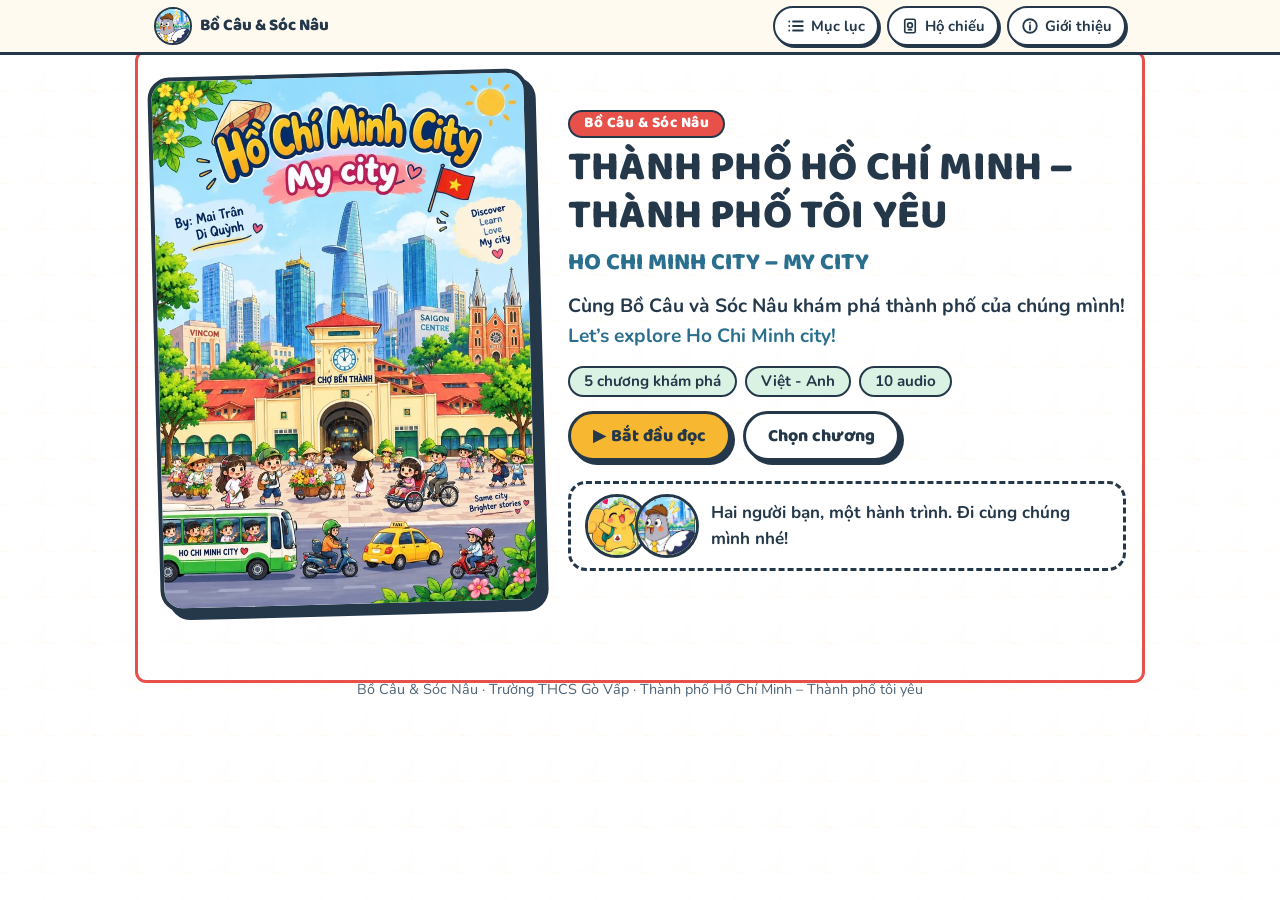
==== public/index.html @ fb21b28d "Add files via upload" ====
<!doctype html>
<html lang="vi">
<head>
<meta charset="utf-8">
<meta name="viewport" content="width=device-width,initial-scale=1,viewport-fit=cover">
<title>Bồ Câu &amp; Sóc Nâu – TP.HCM, thành phố tôi yêu</title>
<meta name="description" content="Cùng Bồ Câu và Sóc Nâu khám phá Thành phố Hồ Chí Minh qua tranh truyện, lời Việt - Anh và audio. Let’s explore Ho Chi Minh City!">
<meta name="theme-color" content="#f7b731">
<link rel="manifest" href="manifest.webmanifest">
<link rel="icon" href="icon-192.png">
<link rel="apple-touch-icon" href="icon-192.png">
<link rel="preload" href="fonts/baloo-2-vietnamese-800-normal.woff2" as="font" type="font/woff2" crossorigin>
<link rel="stylesheet" href="css/style.css">
</head>
<body>
<a class="skip" href="#main">Bỏ qua, đến nội dung</a>
<header class="topbar">
  <div class="in">
    <a class="brand" href="#/" aria-label="Về trang chủ">
      <img src="img/bocau.jpg" alt=""><span>Bồ Câu &amp; Sóc Nâu</span>
    </a>
    <a class="navbtn" href="#/muc-luc" aria-label="Mục lục">
      <svg viewBox="0 0 24 24" fill="none" stroke="currentColor" stroke-width="2.4" stroke-linecap="round"><path d="M8 6h13M8 12h13M8 18h13M3 6h.01M3 12h.01M3 18h.01"/></svg><span class="t">Mục lục</span></a>
    <a class="navbtn" href="#/ho-chieu" aria-label="Hộ chiếu khám phá">
      <svg viewBox="0 0 24 24" fill="none" stroke="currentColor" stroke-width="2.2" stroke-linejoin="round"><rect x="5" y="3" width="14" height="18" rx="2"/><circle cx="12" cy="11" r="3.2"/><path d="M9 17h6"/></svg><span class="t">Hộ chiếu</span></a>
    <a class="navbtn" href="#/gioi-thieu" aria-label="Giới thiệu sách">
      <svg viewBox="0 0 24 24" fill="none" stroke="currentColor" stroke-width="2.4" stroke-linecap="round"><circle cx="12" cy="12" r="9"/><path d="M12 11v6M12 7.5v.01"/></svg><span class="t">Giới thiệu</span></a>
  </div>
</header>

<main id="main" tabindex="-1" aria-live="polite"></main>
<footer>Bồ Câu &amp; Sóc Nâu · Trường THCS Gò Vấp · Thành phố Hồ Chí Minh – Thành phố tôi yêu</footer>

<div class="lightbox" id="lb" role="dialog" aria-modal="true" aria-label="Xem tranh phóng to">
  <div class="lb-top">
    <strong id="lb-ind"></strong>
    <button class="btn alt sm" id="lb-close" type="button">✕ Đóng</button>
  </div>
  <div class="lb-body" id="lb-body"><img id="lb-img" alt=""></div>
  <div class="lb-nav">
    <button class="btn alt sm" id="lb-prev" type="button">← Trước</button>
    <button class="btn alt sm" id="lb-zoom" type="button">🔍 Phóng to hơn</button>
    <button class="btn alt sm" id="lb-next" type="button">Sau →</button>
  </div>
</div>
<div class="toast" id="toast" role="status"></div>

<script src="config.js"></script>
<script src="js/data.js"></script>
<script src="js/app.js"></script>
</body>
</html>
---- public/css/style.css ----
@font-face{font-family:"Baloo 2";font-weight:600;font-display:swap;src:url(../fonts/baloo-2-vietnamese-600-normal.woff2) format("woff2");unicode-range:U+0102-0103,U+0110-0111,U+0128-0129,U+0168-0169,U+01A0-01A1,U+01AF-01B0,U+0300-0301,U+0303-0304,U+0308-0309,U+0323,U+0329,U+1EA0-1EF9,U+20AB}
@font-face{font-family:"Baloo 2";font-weight:600;font-display:swap;src:url(../fonts/baloo-2-latin-ext-600-normal.woff2) format("woff2");unicode-range:U+0100-02BA,U+02BD-02C5,U+02C7-02CC,U+02CE-02D7,U+02DD-02FF,U+0304,U+0308,U+0329,U+1D00-1DBF,U+1E00-1E9F,U+1EF2-1EFF,U+2020,U+20A0-20AB,U+20AD-20C0,U+2113,U+2C60-2C7F,U+A720-A7FF}
@font-face{font-family:"Baloo 2";font-weight:600;font-display:swap;src:url(../fonts/baloo-2-latin-600-normal.woff2) format("woff2");unicode-range:U+0000-00FF,U+0131,U+0152-0153,U+02BB-02BC,U+02C6,U+02DA,U+02DC,U+0304,U+0308,U+0329,U+2000-206F,U+20AC,U+2122,U+2191,U+2193,U+2212,U+2215,U+FEFF,U+FFFD}
@font-face{font-family:"Baloo 2";font-weight:800;font-display:swap;src:url(../fonts/baloo-2-vietnamese-800-normal.woff2) format("woff2");unicode-range:U+0102-0103,U+0110-0111,U+0128-0129,U+0168-0169,U+01A0-01A1,U+01AF-01B0,U+0300-0301,U+0303-0304,U+0308-0309,U+0323,U+0329,U+1EA0-1EF9,U+20AB}
@font-face{font-family:"Baloo 2";font-weight:800;font-display:swap;src:url(../fonts/baloo-2-latin-ext-800-normal.woff2) format("woff2");unicode-range:U+0100-02BA,U+02BD-02C5,U+02C7-02CC,U+02CE-02D7,U+02DD-02FF,U+0304,U+0308,U+0329,U+1D00-1DBF,U+1E00-1E9F,U+1EF2-1EFF,U+2020,U+20A0-20AB,U+20AD-20C0,U+2113,U+2C60-2C7F,U+A720-A7FF}
@font-face{font-family:"Baloo 2";font-weight:800;font-display:swap;src:url(../fonts/baloo-2-latin-800-normal.woff2) format("woff2");unicode-range:U+0000-00FF,U+0131,U+0152-0153,U+02BB-02BC,U+02C6,U+02DA,U+02DC,U+0304,U+0308,U+0329,U+2000-206F,U+20AC,U+2122,U+2191,U+2193,U+2212,U+2215,U+FEFF,U+FFFD}
@font-face{font-family:Nunito;font-weight:400;font-display:swap;src:url(../fonts/nunito-vietnamese-400-normal.woff2) format("woff2");unicode-range:U+0102-0103,U+0110-0111,U+0128-0129,U+0168-0169,U+01A0-01A1,U+01AF-01B0,U+0300-0301,U+0303-0304,U+0308-0309,U+0323,U+0329,U+1EA0-1EF9,U+20AB}
@font-face{font-family:Nunito;font-weight:400;font-display:swap;src:url(../fonts/nunito-latin-ext-400-normal.woff2) format("woff2");unicode-range:U+0100-02BA,U+02BD-02C5,U+02C7-02CC,U+02CE-02D7,U+02DD-02FF,U+0304,U+0308,U+0329,U+1D00-1DBF,U+1E00-1E9F,U+1EF2-1EFF,U+2020,U+20A0-20AB,U+20AD-20C0,U+2113,U+2C60-2C7F,U+A720-A7FF}
@font-face{font-family:Nunito;font-weight:400;font-display:swap;src:url(../fonts/nunito-latin-400-normal.woff2) format("woff2");unicode-range:U+0000-00FF,U+0131,U+0152-0153,U+02BB-02BC,U+02C6,U+02DA,U+02DC,U+0304,U+0308,U+0329,U+2000-206F,U+20AC,U+2122,U+2191,U+2193,U+2212,U+2215,U+FEFF,U+FFFD}
@font-face{font-family:Nunito;font-weight:700;font-display:swap;src:url(../fonts/nunito-vietnamese-700-normal.woff2) format("woff2");unicode-range:U+0102-0103,U+0110-0111,U+0128-0129,U+0168-0169,U+01A0-01A1,U+01AF-01B0,U+0300-0301,U+0303-0304,U+0308-0309,U+0323,U+0329,U+1EA0-1EF9,U+20AB}
@font-face{font-family:Nunito;font-weight:700;font-display:swap;src:url(../fonts/nunito-latin-ext-700-normal.woff2) format("woff2");unicode-range:U+0100-02BA,U+02BD-02C5,U+02C7-02CC,U+02CE-02D7,U+02DD-02FF,U+0304,U+0308,U+0329,U+1D00-1DBF,U+1E00-1E9F,U+1EF2-1EFF,U+2020,U+20A0-20AB,U+20AD-20C0,U+2113,U+2C60-2C7F,U+A720-A7FF}
@font-face{font-family:Nunito;font-weight:700;font-display:swap;src:url(../fonts/nunito-latin-700-normal.woff2) format("woff2");unicode-range:U+0000-00FF,U+0131,U+0152-0153,U+02BB-02BC,U+02C6,U+02DA,U+02DC,U+0304,U+0308,U+0329,U+2000-206F,U+20AC,U+2122,U+2191,U+2193,U+2212,U+2215,U+FEFF,U+FFFD}

:root{
  --ink:#24384a; --ink-soft:#4f6475; --paper:#fffaf0; --sky:#e6f5ff; --sky-d:#bfe3f7;
  --sun:#f7b731; --sun-d:#e29a0c; --leaf:#2f9e63; --leaf-l:#d9f2e3; --coral:#e8504a; --coral-l:#ffe3e0;
  --card:#ffffff; --line:#24384a; --radius:18px;
  --shadow:4px 4px 0 var(--line);
  --f-head:"Baloo 2","Trebuchet MS",system-ui,sans-serif; --f-body:Nunito,system-ui,-apple-system,"Segoe UI",sans-serif;
}
*{box-sizing:border-box}
html{-webkit-text-size-adjust:100%}
body{margin:0;font-family:var(--f-body);font-size:1.0625rem;line-height:1.55;color:var(--ink);
  background:var(--sky) radial-gradient(circle at 12% 8%,#fff 0 2px,transparent 3px) 0 0/46px 46px;min-height:100vh;
  background-image:radial-gradient(circle at 20% 15%,rgba(255,255,255,.9) 0 38px,transparent 39px),radial-gradient(circle at 85% 6%,rgba(255,255,255,.85) 0 52px,transparent 53px),linear-gradient(var(--sky),#f4fbff 60%,var(--paper));
  background-attachment:fixed}
h1,h2,h3{font-family:var(--f-head);font-weight:800;line-height:1.15;margin:0 0 .4em;letter-spacing:.2px}
h1{font-size:clamp(1.7rem,5.6vw,2.6rem)} h2{font-size:clamp(1.4rem,4.4vw,2rem)} h3{font-size:1.2rem}
p{margin:0 0 .8em}
img{max-width:100%;height:auto;display:block}
a{color:var(--leaf)}
button{font:inherit;color:inherit;cursor:pointer}
:focus-visible{outline:3px solid var(--coral);outline-offset:2px;border-radius:6px}
.sr{position:absolute;width:1px;height:1px;overflow:hidden;clip:rect(0 0 0 0);white-space:nowrap}
.en{font-style:normal;color:#2a6f8e}
.skip{position:absolute;left:8px;top:-60px;background:var(--ink);color:#fff;padding:8px 14px;border-radius:8px;z-index:100}
.skip:focus{top:8px}

/* top bar */
.topbar{position:sticky;top:0;z-index:20;background:rgba(255,250,240,.94);backdrop-filter:blur(6px);border-bottom:3px solid var(--line)}
.topbar .in{max-width:1000px;margin:0 auto;padding:6px 14px;display:flex;align-items:center;gap:8px}
.brand{display:flex;align-items:center;gap:8px;text-decoration:none;color:var(--ink);font-family:var(--f-head);font-weight:800;font-size:1.05rem;margin-right:auto;min-width:0}
.brand img{width:38px;height:38px;border-radius:50%;border:2.5px solid var(--line);object-fit:cover;flex:none}
.brand span{white-space:nowrap;overflow:hidden;text-overflow:ellipsis}
.navbtn{display:inline-flex;align-items:center;gap:6px;text-decoration:none;color:var(--ink);background:#fff;border:2.5px solid var(--line);border-radius:999px;padding:5px 12px;font-weight:700;font-size:.92rem;min-height:40px;box-shadow:2px 2px 0 var(--line)}
.navbtn:hover{background:var(--sun)}
.navbtn svg{width:18px;height:18px}
@media(max-width:560px){.navbtn .t{display:none}.navbtn{padding:5px 10px}}

main{max-width:1000px;margin:0 auto;padding:18px 14px 70px;outline:none}
.view{animation:rise .35s ease both}
@keyframes rise{from{opacity:0;transform:translateY(10px)}to{opacity:1;transform:none}}
@media(prefers-reduced-motion:reduce){*{animation:none!important;transition:none!important}}

/* buttons */
.btn{display:inline-flex;align-items:center;justify-content:center;gap:8px;text-decoration:none;font-family:var(--f-head);font-weight:800;font-size:1.1rem;
  background:var(--sun);color:var(--ink);border:3px solid var(--line);border-radius:999px;padding:8px 22px;min-height:50px;box-shadow:var(--shadow);transition:transform .12s,box-shadow .12s}
.btn:hover{transform:translate(-1px,-1px);box-shadow:5px 5px 0 var(--line)}
.btn:active{transform:translate(3px,3px);box-shadow:1px 1px 0 var(--line)}
.btn.alt{background:#fff}.btn.leaf{background:var(--leaf);color:#fff}.btn.coral{background:var(--coral);color:#fff}
.btn.sm{font-size:.95rem;min-height:42px;padding:5px 16px}
.btn[disabled]{opacity:.45;pointer-events:none}
.row{display:flex;flex-wrap:wrap;gap:12px;align-items:center}
.row.c{justify-content:center}

.card{background:var(--card);border:3px solid var(--line);border-radius:var(--radius);box-shadow:var(--shadow);padding:16px 18px}
.kicker{display:inline-block;background:var(--coral);color:#fff;font-family:var(--f-head);font-weight:800;border:2.5px solid var(--line);border-radius:999px;padding:0 14px;font-size:.95rem;letter-spacing:.5px;margin-bottom:6px}

/* home */
.hero{display:grid;gap:22px;align-items:center}
@media(min-width:760px){.hero{grid-template-columns:minmax(260px,380px) 1fr;gap:34px}}
.cover{border:4px solid var(--line);border-radius:22px;box-shadow:8px 8px 0 var(--line);overflow:hidden;background:#fff;transform:rotate(-1.5deg);max-width:250px;margin:0 auto;width:100%}
@media(min-width:760px){.cover{max-width:380px}}
.hero h1{margin-bottom:.1em}
.hero .vi-title{color:var(--ink)} .hero .en-title{font-size:clamp(1.1rem,3.6vw,1.5rem);color:#2a6f8e;font-family:var(--f-head);font-weight:800}
.tagline{font-size:1.2rem;font-weight:700;margin:.6em 0 0}
.chips{display:flex;flex-wrap:wrap;gap:8px;margin:14px 0}
.chip{background:var(--leaf-l);border:2.5px solid var(--line);border-radius:999px;padding:2px 14px;font-weight:700;font-size:.95rem}
.duo{display:flex;align-items:center;gap:12px;margin-top:20px;background:#fff;border:3px dashed var(--line);border-radius:var(--radius);padding:10px 14px}
.avs{display:flex;flex:none}
.av{width:64px;height:64px;border-radius:50%;border:3px solid var(--line);object-fit:cover;background:#fff;animation:bob 3s ease-in-out infinite}
.av+.av{margin-left:-14px;animation-delay:-1.5s}
@keyframes bob{50%{transform:translateY(-5px)}}
.resume{margin-top:14px;background:var(--leaf-l);border:3px solid var(--line);border-radius:var(--radius);padding:10px 14px;display:flex;gap:10px;align-items:center;flex-wrap:wrap}

/* toc */
.title-wrap{text-align:center;margin-bottom:18px}
.toc{display:grid;gap:16px;grid-template-columns:repeat(auto-fill,minmax(290px,1fr));list-style:none;padding:0;margin:0}
.chcard{display:flex;flex-direction:column;text-decoration:none;color:inherit;background:#fff;border:3px solid var(--line);border-radius:var(--radius);box-shadow:var(--shadow);overflow:hidden;height:100%;transition:transform .12s}
.chcard:hover{transform:translate(-2px,-2px)}
.chcard .pic{aspect-ratio:16/10;overflow:hidden;border-bottom:3px solid var(--line);position:relative;background:var(--sky-d)}
.chcard .pic img{width:100%;height:100%;object-fit:cover;object-position:top}
.chcard .num{position:absolute;left:10px;top:10px;background:var(--sun);border:2.5px solid var(--line);border-radius:999px;font-family:var(--f-head);font-weight:800;padding:0 12px}
.chcard .done{position:absolute;right:10px;top:10px;background:var(--leaf);color:#fff;border:2.5px solid var(--line);border-radius:999px;font-weight:700;font-size:.85rem;padding:0 10px}
.chcard .bd{padding:12px 16px 16px}
.chcard h3{margin:0}.chcard .e{font-weight:700;color:#2a6f8e;margin:0 0 4px}
.chcard p{margin:0;color:var(--ink-soft)}
.minor{margin-top:28px;padding-top:22px;border-top:3px dotted var(--line);text-align:center}
.minor .row{justify-content:center}

/* intro (làm quen) */
.meet{display:grid;gap:18px}
@media(min-width:760px){.meet{grid-template-columns:1fr 1fr}}
.who{display:flex;gap:14px;align-items:center}
.who img{width:88px;height:88px;border-radius:50%;border:3px solid var(--line);flex:none;object-fit:cover}
.bubble{position:relative;background:#fff;border:3px solid var(--line);border-radius:20px;padding:10px 16px;font-weight:700}
.bubble.soc{background:#fff3cf}.bubble.bc{background:#e4f1ff}
.who .bubble::before{content:"";position:absolute;left:-11px;top:26px;width:18px;height:18px;background:inherit;border-left:3px solid var(--line);border-bottom:3px solid var(--line);transform:rotate(45deg)}
.pair{display:grid;gap:6px;margin-top:8px}
.pair small{color:#2a6f8e;font-weight:700}

/* viewer */
.viewer{max-width:620px;margin:0 auto}
.stage{position:relative;border:4px solid var(--line);border-radius:20px;background:#fff;box-shadow:var(--shadow);overflow:hidden;touch-action:pan-y}
.stage img{width:100%;height:auto;cursor:zoom-in;background:#f2f2f2}
.vctl{display:flex;align-items:center;justify-content:space-between;gap:8px;margin-top:12px;flex-wrap:wrap}
.vctl .ind{font-family:var(--f-head);font-weight:800;font-size:1.15rem;background:#fff;border:2.5px solid var(--line);border-radius:999px;padding:0 16px;min-width:76px;text-align:center}
.vlabel{text-align:center;font-weight:700;color:var(--ink-soft);margin-top:6px;min-height:1.5em}
.dots{display:flex;gap:6px;justify-content:center;margin-top:8px;flex-wrap:wrap}
.dots i{width:10px;height:10px;border-radius:50%;border:2px solid var(--line);background:#fff}.dots i.on{background:var(--coral)}
.lightbox{position:fixed;inset:0;z-index:60;background:rgba(15,25,35,.92);display:none;flex-direction:column}
.lightbox.on{display:flex}
.lb-top{display:flex;justify-content:space-between;align-items:center;padding:10px 14px;color:#fff;gap:10px}
.lb-body{flex:1;overflow:auto;display:flex;align-items:flex-start;justify-content:center;padding:0 10px 14px;-webkit-overflow-scrolling:touch}
.lb-body img{width:min(100%,900px);height:auto;border-radius:10px;background:#fff;cursor:zoom-out}
.lb-body.zoom img{width:auto;max-width:none;height:auto;min-width:1100px;cursor:zoom-out}
.lb-nav{display:flex;gap:10px;justify-content:center;padding:0 0 14px}

/* chapter */
.chhead{text-align:center;margin-bottom:16px}
.chhead .e{font-family:var(--f-head);font-weight:800;font-size:1.25rem;color:#2a6f8e;margin:0}
.seg{display:inline-flex;border:3px solid var(--line);border-radius:999px;overflow:hidden;background:#fff;box-shadow:2px 2px 0 var(--line)}
.seg button{border:0;background:transparent;padding:6px 16px;font-weight:700;min-height:42px}
.seg button+button{border-left:3px solid var(--line)}
.seg button[aria-pressed=true]{background:var(--sun);font-weight:800}
.panel{margin-top:22px}
.panel>h2{font-size:1.35rem;display:flex;gap:8px;align-items:center}
.say{display:grid;gap:12px}
.say .line{display:flex;gap:10px;align-items:flex-start}
.say .line img{width:54px;height:54px;border-radius:50%;border:3px solid var(--line);object-fit:cover;flex:none}
.say .bubble{flex:1}
.say .bubble .l2{display:block;color:#2a6f8e;margin-top:2px;font-weight:700}
details.full{margin-top:14px;background:#fff;border:3px solid var(--line);border-radius:var(--radius);padding:4px 16px}
details.full summary{cursor:pointer;font-family:var(--f-head);font-weight:800;font-size:1.1rem;padding:8px 0;list-style:none;display:flex;justify-content:space-between;align-items:center}
details.full summary::-webkit-details-marker{display:none}
details.full summary::after{content:"＋";font-size:1.4rem}
details.full[open] summary::after{content:"－"}
.bi-para{display:grid;gap:6px;margin-bottom:14px}
@media(min-width:760px){.bi .bi-para{grid-template-columns:1fr 1fr;gap:22px}}
.bi-para .en-p{color:#1f5f7d}
.bi .bi-para .en-p{border-left:4px solid var(--sky-d);padding-left:12px}
.src{font-size:.9rem;color:var(--ink-soft)}
.src ul{margin:4px 0 0;padding-left:20px}

/* audio */
.audio{background:#fff;border:3px solid var(--line);border-radius:var(--radius);box-shadow:var(--shadow);padding:14px 16px}
.aud-row{display:flex;gap:12px;align-items:center;flex-wrap:wrap}
.play{width:62px;height:62px;border-radius:50%;border:3px solid var(--line);background:var(--coral);color:#fff;display:grid;place-items:center;box-shadow:var(--shadow);flex:none}
.play:active{transform:translate(3px,3px);box-shadow:1px 1px 0 var(--line)}
.play svg{width:28px;height:28px}
.seek{flex:1;min-width:150px}
input[type=range]{width:100%;accent-color:var(--coral);height:30px;margin:0}
.time{font-variant-numeric:tabular-nums;font-weight:700;font-size:.9rem;white-space:nowrap}
.aud-opts{display:flex;gap:14px;flex-wrap:wrap;align-items:center;margin-top:12px}
.vol{display:flex;align-items:center;gap:6px;min-width:150px}.vol svg{width:22px;flex:none}
.speed button{min-width:54px}
.note{font-size:.92rem;color:var(--ink-soft);margin-top:8px}
.note.warn{background:#fff3cf;border:2px dashed var(--sun-d);border-radius:10px;padding:6px 10px}

/* vocab */
.vgrid{display:grid;gap:12px;grid-template-columns:repeat(auto-fill,minmax(150px,1fr))}
.vcard{position:relative;min-height:96px;border:3px solid var(--line);border-radius:16px;background:#fff;box-shadow:3px 3px 0 var(--line);padding:10px;text-align:center;display:flex;flex-direction:column;justify-content:center;align-items:center;gap:2px}
.vcard .w{font-family:var(--f-head);font-weight:800;font-size:1.2rem;line-height:1.1}
.vcard .m{font-weight:700;display:none;color:var(--leaf)}
.vcard[aria-pressed=true]{background:var(--leaf-l)}
.vcard[aria-pressed=true] .m{display:block}
.vcard .hint{font-size:.78rem;color:var(--ink-soft)}
.vcard[aria-pressed=true] .hint{display:none}
.say-w{position:absolute;right:6px;top:6px;border:2px solid var(--line);background:var(--sky);border-radius:50%;width:32px;height:32px;display:grid;place-items:center;padding:0}
.say-w svg{width:16px;height:16px}

.endnav{margin-top:30px;display:flex;gap:12px;justify-content:space-between;flex-wrap:wrap}
.toast{position:fixed;left:50%;bottom:22px;transform:translate(-50%,30px);opacity:0;background:var(--ink);color:#fff;border:3px solid #fff;border-radius:999px;padding:10px 20px;font-weight:700;z-index:80;transition:.3s;max-width:92vw;text-align:center;pointer-events:none}
.toast.on{opacity:1;transform:translate(-50%,0)}

/* end page */
.endpic{max-width:520px;margin:0 auto 18px}
.endpic .stage{box-shadow:var(--shadow)}
.endsay{max-width:640px;margin:0 auto}

/* quiz */
.quiz-wrap{max-width:720px;margin:0 auto}
.qhead{display:flex;justify-content:space-between;align-items:center;gap:10px;flex-wrap:wrap;margin-bottom:10px}
.qhead .n{font-family:var(--f-head);font-weight:800;font-size:1.3rem;background:var(--sun);border:3px solid var(--line);border-radius:999px;padding:0 16px}
.qhead .s{font-weight:800;background:#fff;border:3px solid var(--line);border-radius:999px;padding:0 14px}
.bar{height:14px;background:#fff;border:3px solid var(--line);border-radius:999px;overflow:hidden;margin-bottom:16px}
.bar i{display:block;height:100%;background:var(--leaf);transition:width .3s}
.qtext{font-size:1.35rem;font-family:var(--f-head);font-weight:800;line-height:1.25;margin-bottom:14px}
.opts{display:grid;gap:10px;margin:0;padding:0;list-style:none}
.opt{width:100%;display:flex;gap:12px;align-items:center;text-align:left;background:#fff;border:3px solid var(--line);border-radius:16px;padding:10px 14px;min-height:56px;font-weight:700;box-shadow:3px 3px 0 var(--line)}
.opt .L{flex:none;width:36px;height:36px;border-radius:50%;background:var(--sky-d);border:2.5px solid var(--line);display:grid;place-items:center;font-family:var(--f-head);font-weight:800}
.opt:hover:not([disabled]){background:#fff6da}
.opt[disabled]{cursor:default}
.opt.right{background:var(--leaf-l);border-color:var(--leaf)}.opt.right .L{background:var(--leaf);color:#fff}
.opt.wrong{background:var(--coral-l);border-color:var(--coral)}.opt.wrong .L{background:var(--coral);color:#fff}
.opt.dim{opacity:.55}
.feedback{margin-top:16px;border:3px solid var(--line);border-radius:var(--radius);padding:12px 16px;display:flex;gap:12px;align-items:flex-start;background:#fff}
.feedback.ok{background:var(--leaf-l)}.feedback.no{background:#fff3cf}
.feedback img{width:58px;height:58px;border-radius:50%;border:3px solid var(--line);object-fit:cover;flex:none}
.feedback h3{margin:0 0 2px}
.quiz-pics{display:flex;gap:10px;justify-content:center;margin:18px 0;flex-wrap:wrap}
.quiz-pics button{border:3px solid var(--line);border-radius:14px;overflow:hidden;padding:0;background:#fff;width:min(46%,200px);box-shadow:3px 3px 0 var(--line)}

/* result */
.result{text-align:center;max-width:620px;margin:0 auto}
.rpic{display:flex;justify-content:center;margin-bottom:8px}
.rpic .av{width:96px;height:96px}
.stars{font-size:2rem;letter-spacing:4px;margin:4px 0}
.score{font-family:var(--f-head);font-weight:800;font-size:clamp(1.6rem,6vw,2.3rem);margin:6px 0}
.score b{color:var(--coral);font-size:1.3em}
.best{display:inline-block;background:#fff;border:3px solid var(--line);border-radius:999px;padding:0 16px;font-weight:700;margin-bottom:12px}
.review{text-align:left;margin-top:16px}
.review ul{margin:6px 0 0;padding-left:20px}

/* passport */
.stamps{display:grid;gap:14px;grid-template-columns:repeat(auto-fill,minmax(150px,1fr))}
.stamp{border:3px dashed var(--ink-soft);border-radius:18px;padding:14px 8px;text-align:center;background:rgba(255,255,255,.6);color:var(--ink-soft)}
.stamp .ic{width:78px;height:78px;margin:0 auto 6px;border-radius:50%;border:3px dashed var(--ink-soft);display:grid;place-items:center;font-size:2.2rem;filter:grayscale(1);opacity:.5}
.stamp.got{border:3px solid var(--line);background:#fff;color:var(--ink);transform:rotate(-2deg)}
.stamp.got:nth-child(even){transform:rotate(2deg)}
.stamp.got .ic{border:3px solid var(--coral);filter:none;opacity:1;background:var(--coral-l)}
.stamp b{display:block;font-family:var(--f-head)}
.badge{display:flex;align-items:center;gap:14px}
.badge .medal{width:64px;height:64px;border-radius:50%;border:3px solid var(--line);display:grid;place-items:center;font-size:1.9rem;background:#eee;flex:none}
.medal.gold{background:#ffd54a}.medal.silver{background:#dfe6ec}.medal.bronze{background:#e6b27f}
.stack>*+*{margin-top:16px}

/* about */
.about{display:grid;gap:22px;align-items:start}
@media(min-width:760px){.about{grid-template-columns:minmax(220px,300px) 1fr}}
.about .cover{max-width:250px}
@media(min-width:760px){.about .cover{max-width:300px}}
.authors{background:var(--leaf-l);border:3px solid var(--line);border-radius:var(--radius);padding:10px 16px}
.poster-d{margin-top:18px}
.poster-d summary{cursor:pointer;font-weight:800;font-family:var(--f-head);font-size:1.1rem}
.poster-d img{margin:10px auto;max-width:460px;border:3px solid var(--line);border-radius:14px}

footer{max-width:1000px;margin:0 auto;padding:0 14px 30px;text-align:center;color:var(--ink-soft);font-size:.9rem}
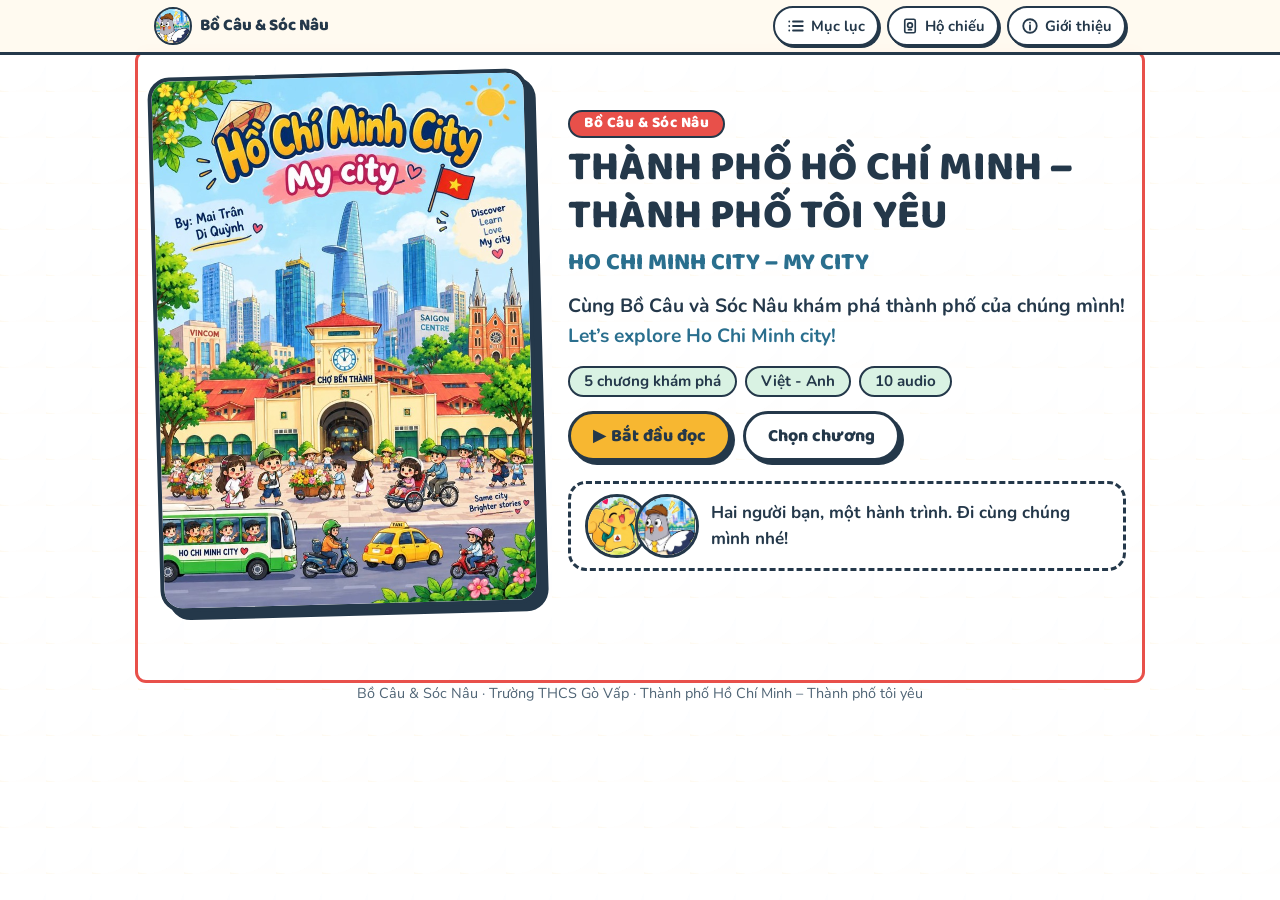
==== commit fbf9c840: "Add files via upload" ====
--- a/public/index.html
+++ b/public/index.html
@@ -29,7 +29,7 @@
 </header>
 
 <main id="main" tabindex="-1" aria-live="polite"></main>
-<footer>Bồ Câu &amp; Sóc Nâu · Trường THCS Gò Vấp · Thành phố Hồ Chí Minh – Thành phố tôi yêu</footer>
+<footer><div id="stats" aria-live="polite" style="font-weight:700;margin-bottom:4px"></div>Bồ Câu &amp; Sóc Nâu · Trường THCS Gò Vấp · Thành phố Hồ Chí Minh – Thành phố tôi yêu</footer>
 
 <div class="lightbox" id="lb" role="dialog" aria-modal="true" aria-label="Xem tranh phóng to">
   <div class="lb-top">
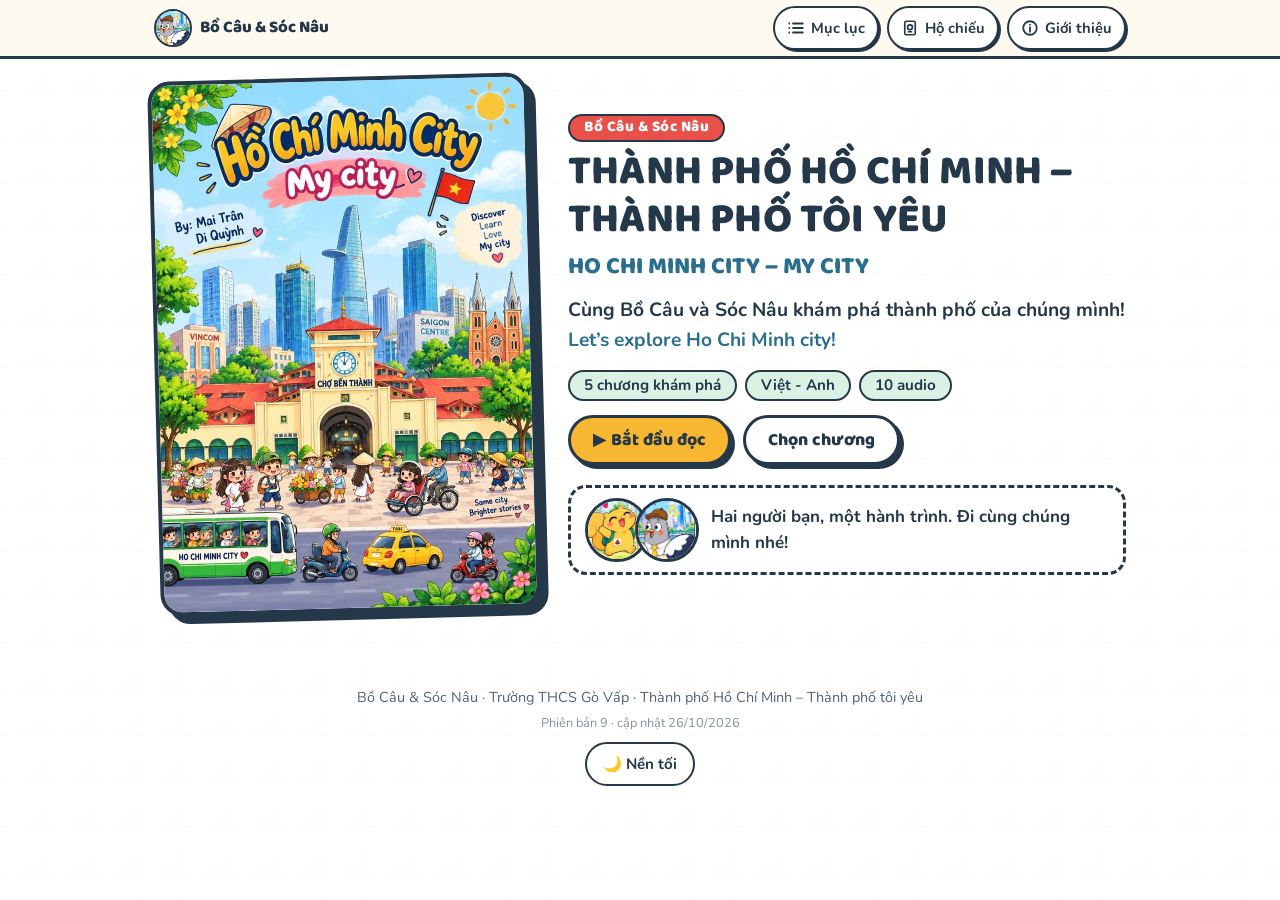
==== commit 4a72daf0: "phiên bản 9" ====
--- a/public/index.html
+++ b/public/index.html
@@ -3,7 +3,7 @@
 <head>
 <meta charset="utf-8">
 <meta name="viewport" content="width=device-width,initial-scale=1,viewport-fit=cover">
-<title>Bồ Câu &amp; Sóc Nâu – TP.HCM, thành phố tôi yêu</title>
+<title>Bồ Câu &amp; Sóc Nâu – TP. Hồ Chí Minh, thành phố tôi yêu</title>
 <meta name="description" content="Cùng Bồ Câu và Sóc Nâu khám phá Thành phố Hồ Chí Minh qua tranh truyện, lời Việt - Anh và audio. Let’s explore Ho Chi Minh City!">
 <meta name="theme-color" content="#f7b731">
 <link rel="manifest" href="manifest.webmanifest">
--- a/public/css/style.css
+++ b/public/css/style.css
@@ -246,3 +246,112 @@
 .poster-d img{margin:10px auto;max-width:460px;border:3px solid var(--line);border-radius:14px}
 
 footer{max-width:1000px;margin:0 auto;padding:0 14px 30px;text-align:center;color:var(--ink-soft);font-size:.9rem}
+
+/* đánh giá sao */
+.rate{text-align:center}
+.stars-in{display:flex;justify-content:center;gap:4px;margin:4px 0}
+.star{border:0;background:transparent;font-size:2.6rem;line-height:1;color:#c9d3da;padding:2px 6px;min-width:48px;min-height:48px;transition:transform .12s,color .12s;-webkit-text-stroke:2px var(--line)}
+.star.on{color:var(--sun)}
+.star:hover{transform:scale(1.15)}
+.rate-msg{font-weight:700;min-height:1.5em;margin:2px 0}
+.rate-sum{margin:0}
+
+/* hoàn thành chương */
+.reqlist{list-style:none;margin:6px 0 10px;padding:0;display:grid;gap:6px;text-align:left}
+.reqlist li{font-weight:700;padding:6px 12px;border:2.5px solid var(--line);border-radius:12px;background:#fff}
+.reqlist li.ok{background:var(--leaf-l)}
+.req{background:#fffdf5}
+.btn.locked{opacity:.55;filter:grayscale(.6);box-shadow:2px 2px 0 var(--line)}
+.btn.locked::before{content:"🔒"}
+.chcard.locked{opacity:.65;filter:grayscale(.7);cursor:not-allowed}
+.chcard.locked:hover{transform:none}
+.chcard .lock{position:absolute;right:10px;top:10px;background:#fff;border:2.5px solid var(--line);border-radius:999px;padding:0 10px}
+label.sync{display:flex;gap:8px;align-items:center;margin-top:12px;font-weight:700}
+label.sync input{width:22px;height:22px;accent-color:var(--coral)}
+
+/* nút đọc trên tranh */
+.readbtn{position:absolute;left:10px;bottom:14px;z-index:3;border:3px solid var(--line);background:#fff;color:var(--ink);font:800 1rem/1 "Baloo 2",system-ui,sans-serif;padding:10px 16px;border-radius:999px;box-shadow:0 3px 0 var(--line);cursor:pointer;min-height:44px}
+.readbtn.on{background:var(--sun,#f7b731)}
+.readbtn:active{transform:translateY(2px);box-shadow:none}
+.readprog{position:absolute;left:0;right:0;bottom:0;height:6px;background:rgba(0,0,0,.12);z-index:3}
+.readprog i{display:block;height:100%;width:0;background:var(--coral,#ff6b5b)}
+
+.ver{margin-top:6px;font-size:.8rem;opacity:.7}
+
+/* thanh điều khiển trên tranh */
+.stage .readbtn{left:50%;transform:translateX(-50%);bottom:76px;white-space:nowrap}
+.stage .readbtn:active{transform:translateX(-50%) translateY(2px)}
+.pbar{position:absolute;left:0;right:0;bottom:0;z-index:4;padding:22px 10px 6px;background:linear-gradient(transparent,rgba(20,25,40,.82));color:#fff}
+.pbar #seek{width:100%;height:22px;margin:0;accent-color:var(--coral,#ff6b5b);display:block}
+.pbar .prow{display:flex;align-items:center;gap:4px;flex-wrap:nowrap}
+.pbar .sp{flex:1}
+.pbar .pb{background:none;border:0;color:#fff;min-width:40px;height:40px;border-radius:10px;display:inline-flex;align-items:center;justify-content:center;gap:4px;cursor:pointer;font:800 .85rem/1 "Nunito",system-ui,sans-serif;padding:0 6px}
+.pbar .pb svg{width:24px;height:24px;fill:currentColor}
+.pbar .pb:hover,.pbar .pb:focus-visible{background:rgba(255,255,255,.2)}
+.pbar .pb.txt{background:rgba(255,255,255,.18);padding:0 10px;height:34px}
+.pbar #autosync[aria-pressed="false"]{opacity:.55;text-decoration:line-through}
+.pbar .ptime{font:700 .8rem/1 "Nunito",system-ui,sans-serif;white-space:nowrap}
+.pbar .vol input{width:0;opacity:0;transition:width .2s;accent-color:#fff;margin:0}
+.pbar .vol:hover input,.pbar .vol:focus-within input{width:70px;opacity:1}
+@media (max-width:480px){.pbar .vol input{display:none}.pbar .pb.txt{padding:0 8px;font-size:.78rem}.pbar .ptime{font-size:.72rem}}
+@media (max-width:480px){.pbar .atx{display:none}.pbar .prow{gap:2px}}
+
+/* v7: tự ẩn thanh, toàn màn hình, màu thống nhất */
+.pbar{transition:opacity .25s,transform .25s}
+.stage.idle .pbar{opacity:0;transform:translateY(8px);pointer-events:none}
+.stage.idle{cursor:none}
+.readbtn{border-color:var(--line);box-shadow:0 3px 0 var(--line);color:var(--ink)}
+.readbtn.on,.readbtn:hover{background:var(--sun)}
+.pbar #seek{accent-color:var(--sun)}
+.pbar .pb.txt[aria-pressed="true"]{background:var(--sun);color:var(--ink)}
+body.noscroll{overflow:hidden}
+.stage.fs{position:fixed;inset:0;z-index:100;border:0;border-radius:0;background:#111;box-shadow:none;display:flex;align-items:center;justify-content:center}
+.stage.fs img{width:auto;height:auto;max-width:100%;max-height:100dvh;object-fit:contain;background:transparent;cursor:default}
+.stage.fs .pbar{padding-bottom:calc(8px + env(safe-area-inset-bottom))}
+.stage.fs .readbtn{bottom:90px}
+
+/* ===== v8: nhóm 2 + 3 ===== */
+/* chữ lời thoại to, dễ đọc */
+.say .bubble{font-size:1.15rem;line-height:1.65}
+.say .bubble .l2{font-size:1.05rem}
+.bi-para,.full p{font-size:1.1rem;line-height:1.75}
+/* tiến độ trên thẻ chương */
+.cprog{margin:0 0 8px}.cprog .bar{display:block;height:10px;border:2.5px solid var(--line);border-radius:999px;background:#fff;overflow:hidden}
+.cprog .bar i{display:block;height:100%;background:var(--leaf);border-radius:999px;transition:width .4s}
+.cprog small{font-weight:700;color:var(--ink-soft)}
+/* hiệu ứng */
+@keyframes fadein{from{opacity:.0;transform:scale(.985)}to{opacity:1;transform:none}}
+.stage img.fade{animation:fadein .28s ease-out}
+@keyframes flipin{from{transform:rotateY(90deg);opacity:0}to{transform:none;opacity:1}}
+.vcard[aria-pressed=true] .m{animation:flipin .3s ease-out}
+@keyframes pop{0%{transform:scale(.4) rotate(-12deg)}60%{transform:scale(1.2) rotate(4deg)}100%{transform:none}}
+.chcard .done,.chcard .num{animation:pop .5s ease-out}
+.toast.on{animation:pop .45s ease-out}
+/* nút đủ lớn cho ngón tay */
+.btn.sm,.navbtn{min-height:44px}
+.say-w{width:44px;height:44px;right:2px;top:2px;border:0;background:transparent}
+.say-w svg{width:20px;height:20px}
+.pbar #seek{height:28px}
+.themebtn{margin-top:8px;border:2px solid var(--line);background:#fff;color:var(--ink);border-radius:999px;min-height:44px;padding:6px 16px;font:700 .95rem var(--f-body);cursor:pointer}
+/* nền tối */
+:root[data-theme=dark]{--ink:#e9eff6;--ink-soft:#a9b8c8;--paper:#1a2333;--sky:#121a29;--sky-d:#22304a;--card:#1e293b;--line:#05080f;--leaf-l:#17402b;--coral-l:#4a2320;color-scheme:dark}
+:root[data-theme=dark] body{background:#121a29;background-image:none}
+:root[data-theme=dark] .topbar,:root[data-theme=dark] header.topbar{background:#1a2333}
+:root[data-theme=dark] :is(.chcard,.btn.alt,.navbtn,.vcard,.bubble,.card,.panel,.themebtn,.seg button,.cprog .bar,.dots i,.lock,.stage,.full,details){background-color:var(--card);color:var(--ink)}
+:root[data-theme=dark] .bubble.soc{background-color:#4a3d1c}
+:root[data-theme=dark] .bubble.bc{background-color:#1f3550}
+:root[data-theme=dark] .vcard[aria-pressed=true]{background-color:var(--leaf-l)}
+:root[data-theme=dark] .chcard .e,.bubble .l2,:root[data-theme=dark] .say .bubble .l2{color:#7cc4e6}
+:root[data-theme=dark] .btn:not(.alt):not(.locked){color:#1b2433}
+:root[data-theme=dark] .btn.coral,:root[data-theme=dark] .btn.leaf{color:#fff}
+:root[data-theme=dark] .seg button[aria-pressed=true],:root[data-theme=dark] .navbtn:hover{background-color:var(--sun);color:#1b2433}
+:root[data-theme=dark] .stage img{background:#0b1020}
+:root[data-theme=dark] .dots i.on{background-color:var(--coral)}
+.vgrid>div>.vcard{width:100%;height:100%}
+:root[data-theme=dark] :is(h1,h2,h3,.vi-title,.title-wrap h1){color:var(--ink)}
+:root[data-theme=dark] :is(.en,.e,.en-title,.pair small,.chhead .e,.l2,.title-wrap .en){color:#7cc4e6}
+:root[data-theme=dark] :is(.view p,.note){color:var(--ink-soft)}
+:root[data-theme=dark] .footer,:root[data-theme=dark] footer{color:var(--ink-soft)}
+
+/* v9: bỏ viền đỏ khi vùng nội dung được focus tự động */
+main:focus,main:focus-visible,#main:focus{outline:none}
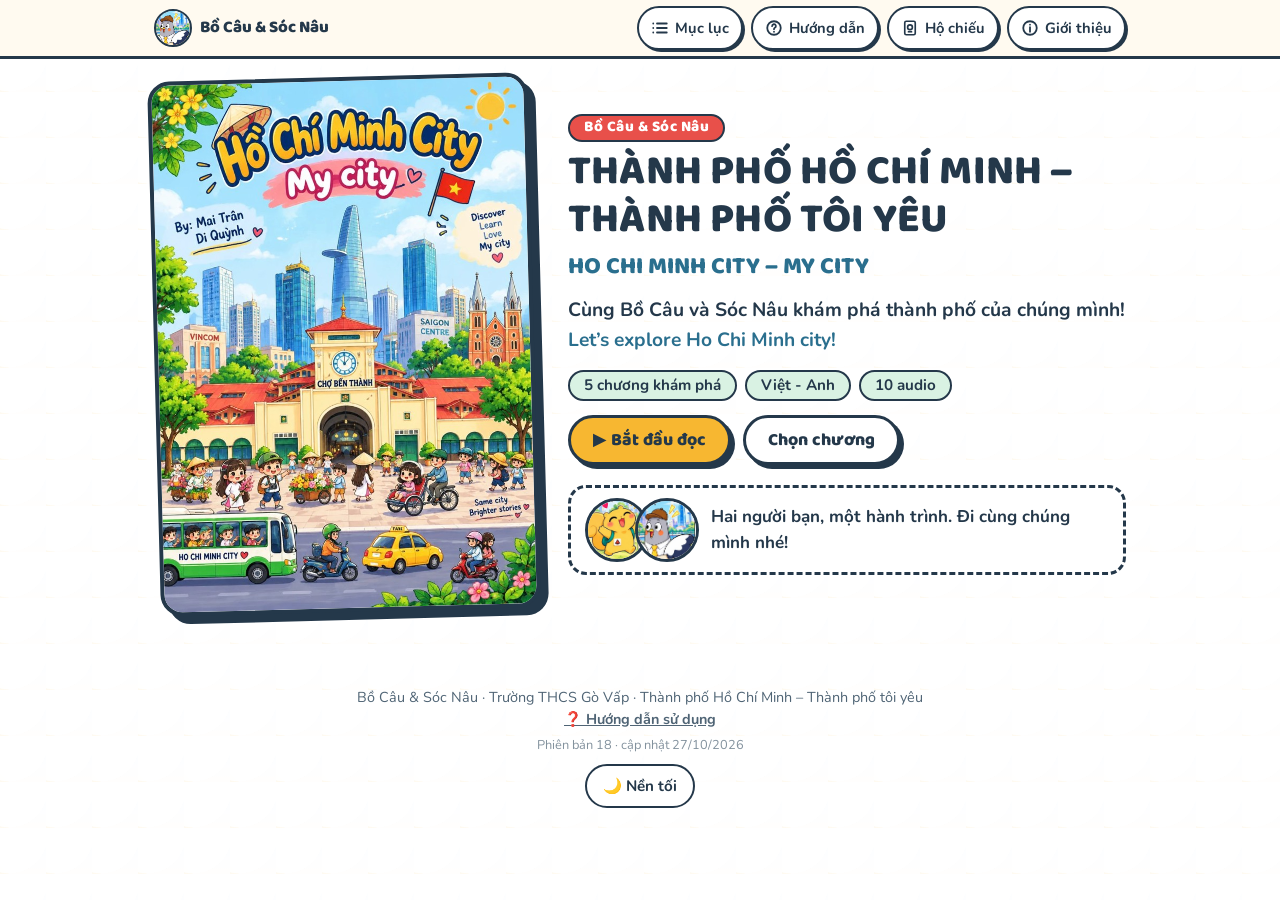
==== commit c7074e89: "phiên bản 18 HDSD đưa lên gần mục lục" ====
--- a/public/index.html
+++ b/public/index.html
@@ -21,6 +21,8 @@
     </a>
     <a class="navbtn" href="#/muc-luc" aria-label="Mục lục">
       <svg viewBox="0 0 24 24" fill="none" stroke="currentColor" stroke-width="2.4" stroke-linecap="round"><path d="M8 6h13M8 12h13M8 18h13M3 6h.01M3 12h.01M3 18h.01"/></svg><span class="t">Mục lục</span></a>
+    <a class="navbtn" href="#/huong-dan" aria-label="Hướng dẫn sử dụng">
+      <svg viewBox="0 0 24 24" fill="none" stroke="currentColor" stroke-width="2.4" stroke-linecap="round" stroke-linejoin="round"><circle cx="12" cy="12" r="9"/><path d="M9.5 9.5a2.5 2.5 0 1 1 3.6 2.2c-.7.4-1.1.9-1.1 1.8M12 17h.01"/></svg><span class="t">Hướng dẫn</span></a>
     <a class="navbtn" href="#/ho-chieu" aria-label="Hộ chiếu khám phá">
       <svg viewBox="0 0 24 24" fill="none" stroke="currentColor" stroke-width="2.2" stroke-linejoin="round"><rect x="5" y="3" width="14" height="18" rx="2"/><circle cx="12" cy="11" r="3.2"/><path d="M9 17h6"/></svg><span class="t">Hộ chiếu</span></a>
     <a class="navbtn" href="#/gioi-thieu" aria-label="Giới thiệu sách">
--- a/public/css/style.css
+++ b/public/css/style.css
@@ -111,7 +111,7 @@
 
 /* viewer */
 .viewer{max-width:620px;margin:0 auto}
-.stage{position:relative;border:4px solid var(--line);border-radius:20px;background:#fff;box-shadow:var(--shadow);overflow:hidden;touch-action:pan-y}
+.stage{perspective:1600px;position:relative;border:4px solid var(--line);border-radius:20px;background:#fff;box-shadow:var(--shadow);overflow:hidden;touch-action:pan-y}
 .stage img{width:100%;height:auto;cursor:zoom-in;background:#f2f2f2}
 .vctl{display:flex;align-items:center;justify-content:space-between;gap:8px;margin-top:12px;flex-wrap:wrap}
 .vctl .ind{font-family:var(--f-head);font-weight:800;font-size:1.15rem;background:#fff;border:2.5px solid var(--line);border-radius:999px;padding:0 16px;min-width:76px;text-align:center}
@@ -355,3 +355,166 @@
 
 /* v9: bỏ viền đỏ khi vùng nội dung được focus tự động */
 main:focus,main:focus-visible,#main:focus{outline:none}
+
+/* ===== v10: XP, bản đồ, quiz, xếp hạng, chia sẻ ===== */
+.lvl{display:flex;gap:12px;align-items:center;max-width:560px;margin:0 auto 14px;background:#fff3cf;border:3px solid var(--line);border-radius:var(--radius);box-shadow:var(--shadow);padding:10px 14px}
+.lvl .ic{font-size:2.2rem;line-height:1}
+.lvl .in{flex:1;min-width:0}
+.lvl .bar{height:12px;border:2.5px solid var(--line);border-radius:999px;background:#fff;overflow:hidden;margin:4px 0}
+.lvl .bar i{display:block;height:100%;background:var(--leaf);border-radius:999px;transition:width .5s}
+.lvl small{color:var(--ink-soft);font-weight:700}
+/* bản đồ */
+.mapwrap{max-width:560px;margin:0 auto 20px}
+.mapwrap svg{width:100%;height:auto;display:block;border-radius:22px;border:3px solid var(--line);box-shadow:var(--shadow);background:#fff}
+.mapwrap .land{fill:#eaf7e4;stroke:none}
+.mapwrap .river{fill:none;stroke:#a9dcf5;stroke-width:26;stroke-linecap:round}
+.mapwrap .rivlab{font:700 11px Nunito,sans-serif;fill:#3d89b0;letter-spacing:.5px}
+.mapwrap .seg{fill:none;stroke:#b9c6cf;stroke-width:6;stroke-dasharray:3 9;stroke-linecap:round}
+.mapwrap .seg.on{stroke:var(--leaf);stroke-dasharray:none}
+.mapwrap .dot{fill:#fff;stroke:var(--line);stroke-width:3}
+.mapwrap .halo{fill:none}
+.mapwrap .ico{font-size:20px}
+.mapwrap .lab{font:800 11.5px Nunito,sans-serif;fill:var(--ink);paint-order:stroke;stroke:#eaf7e4;stroke-width:3px}
+.mapwrap .done .dot{fill:var(--leaf-l);stroke:var(--leaf)}
+.mapwrap .tick{fill:var(--leaf);stroke:#fff;stroke-width:2}
+.mapwrap .tk{font:800 11px sans-serif;fill:#fff}
+.mapwrap .cur .dot{fill:var(--sun)}
+.mapwrap .here .halo{fill:rgba(247,183,49,.35);animation:pulse 1.6s ease-in-out infinite;transform-box:fill-box;transform-origin:center}
+.mapwrap .lock{opacity:.6}.mapwrap .lock .dot{fill:#e3e8ec;stroke:#a9b8c8}
+.mapwrap a.mnode{cursor:pointer}
+.mapwrap a.mnode:hover .dot,.mapwrap a.mnode:focus-visible .dot{stroke-width:4.5}
+.mapwrap .avmap{filter:drop-shadow(0 1px 2px rgba(0,0,0,.3))}
+@keyframes pulse{0%,100%{transform:scale(1);opacity:.9}50%{transform:scale(1.35);opacity:.3}}
+/* quiz */
+.qopts{display:grid;gap:12px;margin:14px 0}
+.qopts label{display:grid;gap:4px;font-weight:700}
+.qopts label small{font-weight:400;color:var(--ink-soft)}
+.qopts input[type=text],.qopts input:not([type]){font:inherit;padding:10px 12px;min-height:44px;border:3px solid var(--line);border-radius:12px;background:#fff;color:var(--ink);width:100%}
+.qopts label.chk{display:flex;align-items:center;gap:10px;min-height:44px}
+.qopts label.chk input{width:24px;height:24px;accent-color:var(--leaf)}
+.timer{display:flex;align-items:center;gap:8px;margin:8px 0 2px;font-weight:800}
+.timer .tb{flex:1;height:12px;border:2.5px solid var(--line);border-radius:999px;background:#fff;overflow:hidden}
+.timer .tb i{display:block;height:100%;width:100%;background:var(--coral);border-radius:999px}
+.timer.stop .tb i{transition:none!important}
+.streak{color:var(--coral);font-weight:800}
+.gain{margin:0 0 4px;font-weight:800;color:var(--leaf)}
+.codecard .code{font:800 1.5rem var(--f-head);letter-spacing:3px;background:var(--sun);border:2.5px solid var(--line);border-radius:10px;padding:0 10px;margin-left:6px}
+/* xếp hạng */
+.rank{list-style:none;margin:10px 0 0;padding:0;display:grid;gap:8px}
+.rank li{display:grid;grid-template-columns:44px 1fr auto auto;gap:8px;align-items:center;padding:8px 12px;border:2.5px solid var(--line);border-radius:14px;background:#fff;font-weight:700}
+.rank li.me{background:var(--sun)}
+.rank .rk{font:800 1.2rem var(--f-head);text-align:center}.rank .sc{font:800 1.1rem var(--f-head)}.rank .tm{color:var(--ink-soft);font-size:.9rem}
+.rank em{font-weight:400}
+/* chia sẻ */
+.sharebox{max-width:420px;margin:14px auto 0}
+.sharepic{width:100%;height:auto;border:3px solid var(--line);border-radius:16px;box-shadow:var(--shadow);margin-bottom:10px;-webkit-touch-callout:default}
+:root[data-theme=dark] :is(.lvl){background-color:#4a3d1c}
+:root[data-theme=dark] :is(.rank li,.timer .tb,.lvl .bar,.qopts input){background-color:var(--card);color:var(--ink)}
+:root[data-theme=dark] .rank li.me{background-color:#5a4713}
+:root[data-theme=dark] .mapwrap svg{background:#1e293b}
+:root[data-theme=dark] .mapwrap .land{fill:#1b3a2c}
+:root[data-theme=dark] .mapwrap .river{stroke:#27506b}
+:root[data-theme=dark] .mapwrap .rivlab{fill:#7cc4e6}
+:root[data-theme=dark] .mapwrap .lab{fill:#e9eff6;stroke:#1b3a2c}
+:root[data-theme=dark] .mapwrap .dot{fill:#1e293b}
+:root[data-theme=dark] .mapwrap .done .dot{fill:#17402b}
+:root[data-theme=dark] .mapwrap .cur .dot{fill:#c98a10}
+:root[data-theme=dark] .mapwrap .lock .dot{fill:#2b3748}
+@media(prefers-reduced-motion:reduce){.mapwrap .here .halo{animation:none}}
+
+/* ===== v12: lời kể sáng theo giọng đọc, từ vựng chạm được, cuộn dọc, ôn từ ===== */
+.say .bubble{font-size:calc(1.15rem*var(--tfs,1))}
+.say .bubble .l2{font-size:calc(1.05rem*var(--tfs,1))}
+.bi-para,.full p{font-size:calc(1.1rem*var(--tfs,1))}
+.fsz{display:inline-flex;gap:4px}
+.fsz button{min-width:44px;min-height:44px;border:2.5px solid var(--line);border-radius:12px;background:#fff;color:var(--ink);font:800 1rem var(--f-head);cursor:pointer}
+.fsz button:disabled{opacity:.4}
+.full summary small{font-weight:400;color:var(--ink-soft)}
+.parawrap{max-height:48vh;overflow-y:auto;padding-right:6px;scroll-behavior:smooth;overscroll-behavior:contain}
+.bi-para{border-left:6px solid transparent;border-radius:10px;padding:6px 8px 6px 10px;transition:background .25s,border-color .25s}
+.bi-para.cur{background:#fff3cf;border-left-color:var(--sun)}
+.vw{font:inherit;color:inherit;background:none;border:0;padding:0;border-bottom:2.5px dotted var(--coral);cursor:pointer;border-radius:2px}
+.vw:hover,.vw:focus-visible{background:rgba(247,183,49,.35)}
+.wsheet{position:fixed;left:50%;bottom:16px;transform:translate(-50%,140%);z-index:90;display:flex;align-items:center;gap:8px;background:#fff;color:var(--ink);border:3px solid var(--line);border-radius:18px;box-shadow:var(--shadow);padding:10px 12px;max-width:min(92vw,460px);width:max-content;transition:transform .25s;padding-bottom:calc(10px + env(safe-area-inset-bottom))}
+.wsheet.on{transform:translate(-50%,0)}
+.wsheet .wtxt{display:grid;line-height:1.25}.wsheet .wtxt b{font:800 1.25rem var(--f-head)}
+.wsheet button{min-width:44px;min-height:44px;border:2.5px solid var(--line);border-radius:50%;background:var(--sky);color:var(--ink);display:grid;place-items:center;cursor:pointer;padding:0}
+.wsheet svg{width:20px;height:20px}
+.wsay.inl{display:inline-grid;vertical-align:middle;min-width:44px;min-height:44px;border:2.5px solid var(--line);border-radius:50%;background:var(--sky);color:var(--ink);place-items:center;padding:0}
+.wsay.inl svg{width:20px;height:20px}
+.bigw{font:800 1.5em var(--f-head);color:var(--coral)}
+/* cuộn dọc */
+.stage.scroll{overflow-y:auto;max-height:78vh;overscroll-behavior:contain;-webkit-overflow-scrolling:touch}
+.stage.scroll>img{display:none}
+.stage.scroll .readbtn{display:none}
+.stage.scroll .pbar{position:sticky;bottom:0;margin-top:-64px}
+.vsc figure{margin:0 0 6px;position:relative}
+.vsc figure img{width:100%;height:auto;display:block;cursor:zoom-in;background:#f2f2f2}
+.vsc figcaption{position:absolute;right:8px;top:8px;background:rgba(36,56,74,.78);color:#fff;font-weight:800;font-size:.8rem;padding:2px 10px;border-radius:999px}
+#cv.vscmode>.vctl,#cv.vscmode>.vlabel,#cv.vscmode>.dots,#cv.vscmode>.row{display:none}
+/* ôn từ vựng */
+.gamegrid{display:grid;grid-template-columns:repeat(auto-fit,minmax(200px,1fr));gap:14px;margin:14px 0}
+.gcard{flex-direction:column;gap:2px;padding:16px;text-align:center;line-height:1.2}
+.gcard .gi{font-size:2.2rem}.gcard small{font:700 .85rem var(--f-body);opacity:.85}
+.gcard[disabled]{opacity:.45;pointer-events:none}
+.wlist{list-style:none;margin:8px 0 0;padding:0;display:grid;gap:6px}
+.wlist li{display:flex;gap:8px;align-items:baseline;flex-wrap:wrap;padding:6px 10px;border:2.5px solid var(--line);border-radius:12px;background:#fff}
+.wlist li.ok{background:var(--leaf-l)}.wlist li span{color:var(--ink-soft);flex:1}.wlist li i{font-style:normal;letter-spacing:2px;color:var(--leaf)}
+.mgrid{display:grid;grid-template-columns:1fr 1fr;gap:12px}.mcol{display:grid;gap:10px;align-content:start}
+.mbtn{min-height:56px;padding:8px 10px;border:3px solid var(--line);border-radius:14px;background:#fff;color:var(--ink);font:800 1rem var(--f-head);cursor:pointer;box-shadow:3px 3px 0 var(--line);line-height:1.2}
+.mbtn.sel{background:var(--sun)}.mbtn.done{background:var(--leaf-l);color:var(--leaf);opacity:.8;box-shadow:none}
+.mbtn.shake{animation:shk .35s}
+@keyframes shk{20%,60%{transform:translateX(-6px)}40%,80%{transform:translateX(6px)}}
+:root[data-theme=dark] :is(.wsheet,.fsz button,.wlist li,.mbtn){background-color:var(--card);color:var(--ink)}
+:root[data-theme=dark] .bi-para.cur{background-color:#4a3d1c}
+:root[data-theme=dark] .mbtn.sel{background-color:#c98a10;color:#1b2433}
+:root[data-theme=dark] :is(.wlist li.ok,.mbtn.done){background-color:var(--leaf-l)}
+
+/* hiệu ứng lật trang */
+.stage .leaf{position:absolute;left:0;top:0;width:100%;height:100%;object-fit:contain;transform-origin:left center;backface-visibility:hidden;pointer-events:none;z-index:2;background:#fff;box-shadow:6px 0 24px rgba(0,0,0,.35)}
+.stage .leaf.fwd{animation:flipfwd .75s cubic-bezier(.45,.05,.35,1) forwards}
+.stage .leaf.back{animation:flipback .75s cubic-bezier(.45,.05,.35,1) forwards}
+@keyframes flipfwd{0%{transform:rotateY(0);filter:brightness(1)}85%{opacity:1}100%{transform:rotateY(-110deg);filter:brightness(.6);opacity:0}}
+@keyframes flipback{0%{transform:rotateY(-110deg);filter:brightness(.6);opacity:0}15%{opacity:1}100%{transform:rotateY(0);filter:brightness(1);opacity:1}}
+@media (prefers-reduced-motion:reduce){.stage .leaf{display:none}}
+
+/* v15: bố cục lời thoại gọn dưới tranh */
+#cv>.row{display:none}
+#cv .vctl{margin-top:10px}
+#cv .dots{margin:8px 0 2px}
+.tools{display:flex;align-items:center;justify-content:space-between;gap:8px;margin:12px 0 10px;flex-wrap:nowrap}
+.tools .seg button{min-height:38px;padding:4px 10px;font-size:.88rem}
+.tools .fsz button{min-width:40px;min-height:38px;font-size:.95rem}
+.panel.talk{padding:10px 12px;margin-top:0}
+.talkhd{font:800 .85rem var(--f-head);color:#5b6b78;margin:0 0 6px;letter-spacing:.02em}
+.panel.talk .say .line{margin:6px 0}
+@media (max-width:380px){.tools .seg button{padding:4px 7px;font-size:.8rem}}
+
+/* v16: màn dẫn vào chương */
+.intro{text-align:center;padding:6px 0 20px}
+.intro[hidden],#chmain[hidden]{display:none}
+.intro h1{margin:6px 0 2px}
+.intro .e{color:#2a6f8e;font-weight:800;margin:0 0 14px}
+.introhd{font:800 .95rem var(--f-head);color:#5b6b78;margin:8px 0}
+.intro .say{text-align:left}
+.intro .say .line{opacity:0;transform:translateY(14px);animation:introin .55s ease-out forwards}
+.intro .say .line:nth-child(1){animation-delay:.25s}.intro .say .line:nth-child(2){animation-delay:1.1s}
+.intro .say .line img{width:72px;height:72px}
+@keyframes introin{to{opacity:1;transform:none}}
+.introfoot{display:flex;flex-direction:column;align-items:center;gap:14px;margin-top:18px}
+.introfoot .go{font-size:1.1rem;padding:12px 26px;opacity:0;animation:introin .5s 1.8s ease-out forwards}
+@media (prefers-reduced-motion:reduce){.intro .say .line,.introfoot .go{animation:none;opacity:1;transform:none}}
+
+/* v17: hướng dẫn */
+.help .hsec{background:#fff;border:3px solid var(--line);border-radius:18px;margin:10px 0;box-shadow:3px 3px 0 var(--line);overflow:hidden}
+.help .hsec summary{cursor:pointer;list-style:none;padding:14px 16px;font:800 1.05rem var(--f-head);display:flex;align-items:center;gap:10px;min-height:48px}
+.help .hsec summary::-webkit-details-marker{display:none}
+.help .hsec summary::after{content:"＋";margin-left:auto;font-weight:800}
+.help .hsec[open] summary::after{content:"－"}
+.help .hic{font-size:1.4rem}
+.help .hbody{padding:0 18px 14px;line-height:1.65}
+.help .hbody ul,.help .hbody ol{padding-left:20px;margin:6px 0}.help .hbody li{margin:6px 0}
+.hlink{font-weight:800;color:inherit}
+:root[data-theme=dark] .help .hsec{background-color:var(--card);color:var(--ink)}
+@media (max-width:420px){.topbar .in{gap:5px;padding:6px 10px}.topbar .navbtn{padding:5px 0;width:42px;min-width:42px;justify-content:center}.topbar .brand span{font-size:.92rem;white-space:nowrap}.topbar .brand img{width:34px;height:34px}}
+@media (max-width:400px){.topbar .brand span{white-space:normal;line-height:1.1;font-size:.88rem}.topbar .brand{min-width:0;flex:1}}
